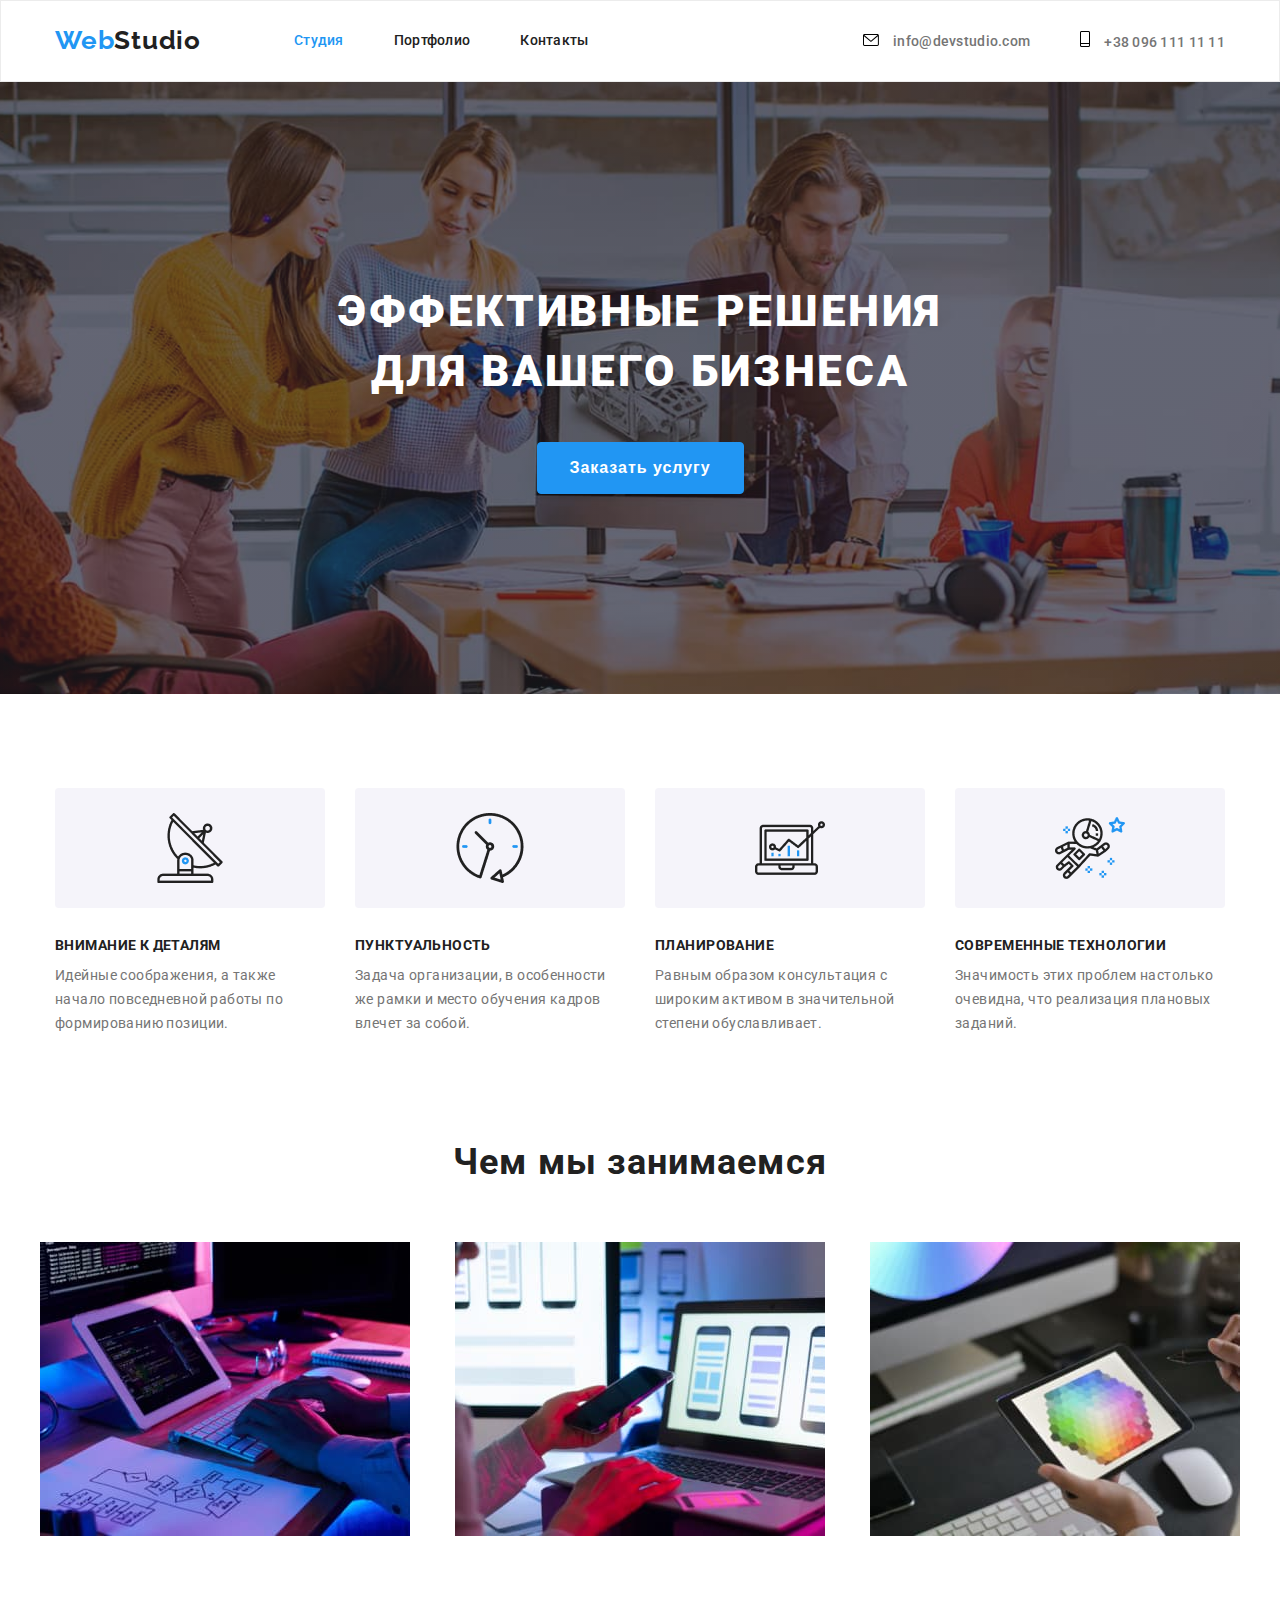
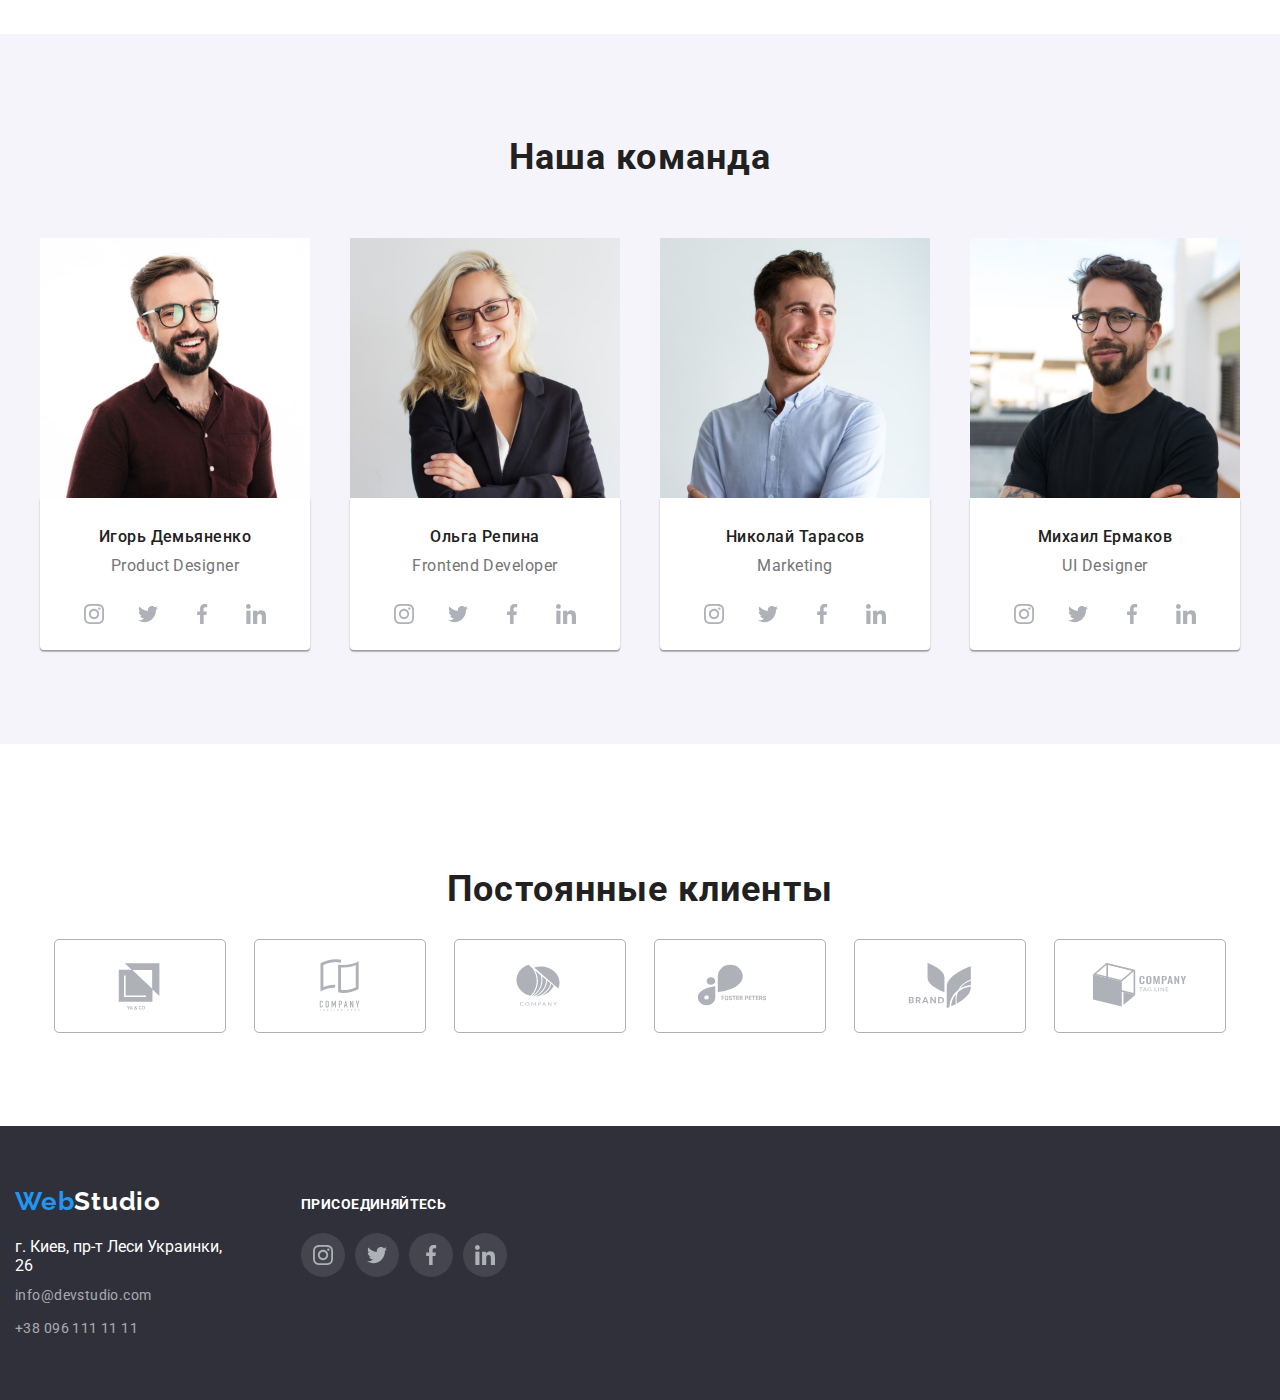
==== index.html @ e1b33fc7 "hw-04" ====
<!DOCTYPE html>
<html lang="ru">
<head>
    <meta charset="UTF-8">
    <meta http-equiv="X-UA-Compatible" content="IE=edge">
    <meta name="viewport" content="width=device-width, initial-scale=1.0">
    <link rel="preconnect" href="https://fonts.googleapis.com">
    <link rel="preconnect" href="https://fonts.gstatic.com" crossorigin>
    <link href="https://fonts.googleapis.com/css2?family=Raleway:wght@700&family=Roboto:wght@400;500;700;900&display=swap"
    rel="stylesheet">
    <title>homework1</title>
    <link rel="stylesheet" href="./css/styles.css">
</head>
<body>
    <header class="page-header">
                <div class="header-container">
                    <div class="header-nav">
                    <nav class="site-nav">
                        <a href="/" lang="en" class="first-header-link  link">Web<span
                                class="secondary-header-link link">Studio</span></a>
                        <ul class="header-list list">
                            <li class="header-item"><a href="" class="current current-link link">Студия</a></li>
                            <li class="header-item"><a href="portfolio.html" class="header-link link">Портфолио</a></li>
                            <li class="header-item"><a href="" class="header-link link">Контакты</a></li>
                        </ul>
                    </nav>
                    <ul class="header-list list">
                        <li class="header-item">
                            <span class="header-logo">
                                <svg class="header-icon">
                                    <use href="./images/icons.svg#icon-email-logo" width="16" hight="12"></use>
                                </svg>
                            </span>
                            <a href="mailto:info@devstudio.com" class="header-info-link link">info@devstudio.com</a>
                        </li>
                        <li class="header-item">
                            <span class="header-second-logo">
                            <svg class="header-second-icon">
                                <use href="./images/icons.svg#icon-phone-logo" width="10" hight="16"></use>
                            </svg>
                            </span>
                            <a href="tell:+380961111111" class="header-info-link link">+38 096 111 11 11</a>
                        </li>
                    </ul>
                    </div>
                </div>
    </header>
    <main class="main">
        <div class="hero-container">
            <section class="hero">
                <h1 class="solutions-text">
                    Эффективные решения для вашего бизнеса
                </h1>
                <button type="button" class="solutions-button">Заказать услугу</button>
            </section>
        </div>
          <section class="qualities">
            <h2 class="hidden">
                Главные качества
            </h2>
            <div class="qualities-container">
                <ul class="qualities-list list">
                    <li class="qualities-item-one qualities-item">
                        <h3 class="qualities-top-text">
                            Внимание к деталям
                        </h3>
                        <p class="qualities-bottom-text">Идейные соображения, а также начало повседневной работы по формированию
                            позиции.</p>
                    </li>
                    <li class="qualities-item-two qualities-item">
                        <h3 class="qualities-top-text">
                            Пунктуальность
                        </h3>
                        <p class="qualities-bottom-text"> Задача организации, в особенности же рамки и место обучения кадров влечет за
                            собой.</p>
                    </li>
                    <li class="qualities-item-three qualities-item">
                        <h3 class="qualities-top-text">
                            Планирование
                        </h3>
                        <p class="qualities-bottom-text">Равным образом консультация с широким активом в значительной степени
                            обуславливает.</p>
                    </li>
                    <li class="qualities-item-four qualities-item">
                        <h3 class="qualities-top-text">
                            Современные технологии
                        </h3>
                        <p class="qualities-bottom-text">Значимость этих проблем настолько очевидна, что реализация плановых заданий.
                        </p>
                    </li>
                </ul>
            </div>
          </section>
          <section class="section">
            <div class="container">
                <h2 class="basic-text">
                    Чем мы занимаемся
                </h2>
                <ul class="basic-list list">
                    <li lang="en" class="basic-item">
                        <img src="./images/img-1.jpg" alt="Back-End разработка" width="370" height="294">
                    </li>
                    <li lang="en" class="basic-item">
                        <img src="./images/img-2.jpg" alt="Front-End разработка" width="370" height="294">
                    </li>
                    <li class="basic-item">
                        <img src="./images/img-3.jpg" alt="разработка дизайна" width="370" height="294">
                    </li>
                </ul>
            </div>
          </section>
          <section class="qualities qualities-team team">
            <div class="container">
                <h2 class="team-text">Наша команда</h2>
                <ul class="team-list list">
                    <li class="team-item">
                        <img src="./images/Ihor.jpg" alt="Ihor" width="270" height="260" class="team-img">
                        <div class="team-container">
                            <h3 class="team-top-text">Игорь Демьяненко</h3>
                            <p lang="en" class="team-bottom-text">Product Designer</p>
                            <ul class="master-soc-list list">
                                <li class="master-soc-item">
                                    <a href="" class="master-soc-link link">
                                        <svg class="master-soc-icon">
                                            <use href="./images/icons.svg#icon-instagram-logo" width="20" hight="20"></use>
                                        </svg>
                                    </a>
                                </li>
                                <li class="master-soc-item">
                                    <a href="" class="master-soc-link link">
                                        <svg class="master-soc-icon">
                                            <use href="./images/icons.svg#icon-twitter-logo" width="20" hight="20"></use>
                                        </svg>
                                    </a>
                                </li>
                                <li class="master-soc-item">
                                    <a href="" class="master-soc-link link">
                                        <svg class="master-soc-icon">
                                            <use href="./images/icons.svg#icon-facebook-logo" width="20" hight="20"></use>
                                        </svg>
                                    </a>
                                </li>
                                <li class="master-soc-item">
                                    <a href="" class="master-soc-link link">
                                        <svg class="master-soc-icon">
                                            <use href="./images/icons.svg#icon-linkedin-logo" width="20" hight="20"></use>
                                        </svg>
                                    </a>
                                </li>
                            </ul>
                        </div>
                    </li>
                    <li class="team-item">
                        <img src="./images/Olha.jpg" alt="Olha" width="270" height="260" class="team-img">
                        <div class="team-container">
                            <h3 class="team-top-text">
                                Ольга Репина
                            </h3>
                            <p lang="en" class="team-bottom-text">Frontend Developer</p>
                            <ul class="master-soc-list list">
                                <li class="master-soc-item">
                                    <a href="" class="master-soc-link link">
                                        <svg class="master-soc-icon">
                                            <use href="./images/icons.svg#icon-instagram-logo" width="20" hight="20"></use>
                                        </svg>
                                    </a>
                                </li>
                                <li class="master-soc-item">
                                    <a href="" class="master-soc-link link">
                                        <svg class="master-soc-icon">
                                            <use href="./images/icons.svg#icon-twitter-logo" width="20" hight="20"></use>
                                        </svg>
                                    </a>
                                </li>
                                <li class="master-soc-item">
                                    <a href="" class="master-soc-link link">
                                        <svg class="master-soc-icon">
                                            <use href="./images/icons.svg#icon-facebook-logo" width="20" hight="20"></use>
                                        </svg>
                                    </a>
                                </li>
                                <li class="master-soc-item">
                                    <a href="" class="master-soc-link link">
                                        <svg class="master-soc-icon">
                                            <use href="./images/icons.svg#icon-linkedin-logo" width="20" hight="20"></use>
                                        </svg>
                                    </a>
                                </li>
                            </ul>
                        </div>
                    </li>
                    <li class="team-item">
                        <img src="./images/Nicolai.jpg" alt="Nicolai" width="270" height="260" class="team-img">
                        <div class="team-container">
                            <h3 class="team-top-text">
                                Николай Тарасов
                            </h3>
                            <p lang="en" class="team-bottom-text">Marketing</p>
                            <ul class="master-soc-list list">
                                <li class="master-soc-item">
                                    <a href="" class="master-soc-link link">
                                        <svg class="master-soc-icon">
                                            <use href="./images/icons.svg#icon-instagram-logo" width="20" hight="20"></use>
                                        </svg>
                                    </a>
                                </li>
                                <li class="master-soc-item">
                                    <a href="" class="master-soc-link link">
                                        <svg class="master-soc-icon">
                                            <use href="./images/icons.svg#icon-twitter-logo" width="20" hight="20"></use>
                                        </svg>
                                    </a>
                                </li>
                                <li class="master-soc-item">
                                    <a href="" class="master-soc-link link">
                                        <svg class="master-soc-icon">
                                            <use href="./images/icons.svg#icon-facebook-logo" width="20" hight="20"></use>
                                        </svg>
                                    </a>
                                </li>
                                <li class="master-soc-item">
                                    <a href="" class="master-soc-link link">
                                        <svg class="master-soc-icon">
                                            <use href="./images/icons.svg#icon-linkedin-logo" width="20" hight="20"></use>
                                        </svg>
                                    </a>
                                </li>
                            </ul>
                        </div>
                    </li>
                    <li class="team-item">
                        <img src="./images/Mikhail.jpg" alt="Mikhail" width="270" height="260" class="team-img">
                        <div class="team-container">
                            <h3 class="team-top-text">
                                Михаил Ермаков
                            </h3>
                            <p lang="en" class="team-bottom-text">UI Designer</p>
                            <ul class="master-soc-list list">
                                <li class="master-soc-item">
                                    <a href="" class="master-soc-link link">
                                        <svg class="master-soc-icon">
                                            <use href="./images/icons.svg#icon-instagram-logo" width="20" hight="20"></use>
                                        </svg>
                                    </a>
                                </li>
                                <li class="master-soc-item">
                                    <a href="" class="master-soc-link link">
                                        <svg class="master-soc-icon">
                                            <use href="./images/icons.svg#icon-twitter-logo" width="20" hight="20"></use>
                                        </svg>
                                    </a>
                                </li>
                                <li class="master-soc-item">
                                    <a href="" class="master-soc-link link">
                                        <svg class="master-soc-icon">
                                            <use href="./images/icons.svg#icon-facebook-logo" width="20" hight="20"></use>
                                        </svg>
                                    </a>
                                </li>
                                <li class="master-soc-item">
                                    <a href="" class="master-soc-link link">
                                        <svg class="master-soc-icon">
                                            <use href="./images/icons.svg#icon-linkedin-logo" width="20" hight="20"></use>
                                        </svg>
                                    </a>
                                </li>
                            </ul>
                        </div>
                    </li>
                </ul>
            </div>
          </section>
          <section class="section">
            <div class="container">
              <div class="customers-container">
                  <h2 class="customers-text">Постоянные клиенты</h2>
                  <ul class="customers-list list">
                      <li class="customers-item">
                          <a href="">
                              <svg class="company-icon">
                                  <use href="./images/icons.svg#icon-Logo-one"></use>
                              </svg>
                          </a>
                      </li>
                      <li class="customers-item">
                          <a href="">
                              <svg class="company-icon">
                                  <use href="./images/icons.svg#icon-Logo-two"></use>
                              </svg>
                          </a>
                      </li>
                      <li class="customers-item">
                          <a href="">
                              <svg class="company-icon">
                                  <use href="./images/icons.svg#icon-Logo-three"></use>
                              </svg>
                          </a>
                      </li>
                      <li class="customers-item">
                          <a href="">
                              <svg class="company-icon">
                                  <use href="./images/icons.svg#icon-Logo-four"></use>
                              </svg>
                          </a>
                      </li>
                      <li class="customers-item">
                          <a href="">
                              <svg class="company-icon">
                                  <use href="./images/icons.svg#icon-Logo-five"></use>
                              </svg>
                          </a>
                      </li>
                      <li class="customers-item">
                          <a href="">
                              <svg class="company-icon">
                                  <use href="./images/icons.svg#icon-Logo-six"></use>
                              </svg>
                          </a>
                      </li>
                  </ul>

                  <!-- <ul class="customers-list list">
                      <li class="customers-item-one customers-item">
                          <a href="" class="customers-link link"></a>
                      </li>
                      <li class="customers-item-two customers-item">
                          <a href=""></a>
                      </li>
                      <li class="customers-item-three customers-item">
                          <a href=""></a>
                      </li>
                      <li class="customers-item-four customers-item">
                          <a href=""></a>
                        </li>
                      <li class="customers-item-five customers-item">
                          <a href=""></a>
                      </li>
                      <li class="customers-item-six customers-item">
                          <a href=""></a>
                      </li>
                      <li class="customers-item-seven customers-item">
                          <a href=""></a>
                      </li>
                      <li class="customers-item-eight customers-item">
                          <a href=""></a>
                      </li>
                  </ul> -->
              </div>
            </div>
          </section>
    </main>
    </div>
    <footer class="footer">
        <div class="footer-group">
                <div class="footer-container">
                    <a href="/" lang="en" class="first-footer-link link">Web<span class="secondary-footer-link link">Studio</span></a>
                    <ul class="footer-list list">
                        <li class="footer-item">
                            <a href="https://goo.gl/maps/KMvbWjtFumq3UxaW6" class="fooret-link link">г. Киев, пр-т Леси Украинки, 26</a>
                        </li>
                        <li class="footer-item">
                            <a href="mailto:info@devstudio.com" class="footer-link link">info@devstudio.com</a>
                        </li>
                        <li class="footer-item">
                            <a href="tell:+380961111111" class="footer-link link">+38 096 111 11 11</a>
                        </li>
                    </ul>
                </div>
                <section class="footer-section">
                    <h2 class="footer-text">присоединяйтесь</h2>
                    <ul class="footer-soc-list list">
                        <li class="footer-soc-item">
                            <a href="" class="footer-soc-link link">
                                <svg class="footer-soc-icon">
                                    <use href="./images/icons.svg#icon-instagram-logo" width="20" hight="20"></use>
                                </svg>
                            </a>
                        </li>
                        <li class="footer-soc-item">
                            <a href="" class="footer-soc-link link">
                                <svg class="footer-soc-icon">
                                    <use href="./images/icons.svg#icon-twitter-logo" width="20" hight="20"></use>
                                </svg>
                            </a>
                        </li>
                        <li class="footer-soc-item">
                            <a href="" class="footer-soc-link link">
                                <svg class="footer-soc-icon">
                                    <use href="./images/icons.svg#icon-facebook-logo" width="20" hight="20"></use>
                                </svg>
                            </a>
                        </li>
                        <li class="footer-soc-item">
                            <a href="" class="footer-soc-link link">
                                <svg class="footer-soc-icon">
                                    <use href="./images/icons.svg#icon-linkedin-logo" width="20" hight="20"></use>
                                </svg>
                            </a>
                        </li>
                    </ul>
                </section>
        </div>
    </footer>
</body>
</html>
---- css/styles.css ----
*,
*::before,
*::after {
    box-sizing: border-box;
}

:root {
    --primery-text-color: #212121;
    --title-text-color: #757575;
    --accent-text-color: #2196F3;
    --primery-white-color: #FFFFFF;
}

body {
    margin: 0;
    font-family: 'Roboto', sans-serif;
    color: var(--primery-text-color)
}

button {
    cursor: pointer;
}

.hidden {
    position: absolute;
    width: 1px;
    height: 1px;
    margin: -1px;
    border: 0;
    padding: 0;
    white-space: nowrap;
    clip-path: inset(100%);
    clip: rect(0 0 0 0);
    overflow: hidden;
}


.list {
    list-style: none;
    padding: 0;
    margin: 0;
}

.link {
    text-decoration: none;
}

.container {
    width: 1200px;
    margin-left: auto;
    margin-right: auto;
    /*outline: 1px solid tomato;*/
}

.team-container {
    padding-top: 30px;
    padding-bottom: 30px;
    margin-left: auto;
    margin-right: auto;
    background-color: #ffffff;
    box-shadow: 0px 1px 3px rgba(0, 0, 0, 0.12), 0px 1px 1px rgba(0, 0, 0, 0.14), 0px 2px 1px rgba(0, 0, 0, 0.2);
    border-radius: 0px 0px 4px 4px;
}

.example-container {
    /*padding-top: 20px;
    padding-bottom: 20px;
    padding-left: 24px; */
    padding: 20px 24px;
    margin-left: auto;
    margin-right: auto;
    margin-bottom: 30px;
    background: #FFFFFF;
    border: 1px solid #EEEEEE;
    border-top: 0;
}

.last-example-container {
    /*padding-top: 20px;
    padding-bottom: 20px;
    padding-left: 24px; */
    padding: 20px 24px;
    margin-left: auto;
    margin-right: auto;
    margin-bottom: 0;
    background: #FFFFFF;
    border: 1px solid #EEEEEE;
    border-top: 0;
}


.header-container {
    width: 1170px;
    margin-left: auto;
    margin-right: auto;
    /*outline: 1px solid tomato;*/
    padding-left: 0;
    padding-right: 0;
}

.footer-container {
    display: block;
    width: 231px;
    /*outline: 1px solid tomato;*/
    padding-left: 15px;
    padding-right: 0;
    /*padding-top: 60px;
    padding-bottom: 60px; */
    /* margin-left: auto;
    margin-right: auto; */
}

.customers-container {
    background-color: #ffffff;
}

.section {
    padding-top: 94px;
    padding-bottom: 94px;
}

/*----------------------------------HEADER----------------------*/

.header-nav {
    display: flex;
    align-items: center;
    justify-content: space-between;
}
.site-nav {
    display: flex;
    align-items: center;
} 

.block {
    display: flex;
} 

.header-list {
    display: flex;
} 

/*.header-list li {
    outline: 1px solid tomato;
}*/

.header-item {
    margin-right: 50px;   
}

.header-item:hover ,
.header-item:focus {
    fill: #2196F3;
}

.header-logo {
    height: 12px;
}

.header-list .header-item:last-child{
    margin-right: 0;
}

.header-icon {
    width: 16px;
    height: 12px;
    margin-right: 10px;
}

.header-icon:hover ,
.header-icon:focus {
    fill: #2196F3;
}

.header-second-logo {
    height: 12px;
}

.header-second-icon {
    width: 10px;
    height: 16px;
    margin-right: 10px;
}

.page-header {
    background-color: var(--primery-white-color);
    border: 1px solid #ECECEC;
}

.current {
    color: var(--accent-text-color);
    font-weight: 500;
    font-size: 14px;
    line-height: 1.14;
    letter-spacing: 0.02em;
}

.first-header-link {
    font-family: 'Raleway';
    font-style: normal;
    font-weight: 700;
    font-size: 26px;
    line-height: 31px;
    letter-spacing: 0.03em;
    color: var(--accent-text-color);
    padding-top: 24px;
    padding-bottom: 25px;
    display: block;
    margin-right: 93px;
}

.secondary-header-link {
    font-family: 'Raleway';
    font-style: normal;
    font-weight: 700;
    font-size: 26px;
    line-height: 31px;
    letter-spacing: 0.03em;
    color: var(--primery-text-color);
}

.header-link {
    font-weight: 500;
    font-size: 14px;
    line-height: 1.14;
    letter-spacing: 0.02em;
    color: var(--primery-text-color);
    padding-top: 32px;
    padding-bottom: 32px;
    display: block;
}

.current-link {
    padding-top: 32px;
    padding-bottom: 32px;
    display: block;
}

.header-info-link {
    font-weight: 500;
    font-size: 14px;
    line-height: 1.14;
    letter-spacing: 0.02em;
    color: var(--title-text-color);
    padding-top: 32px;
    padding-bottom: 32px;
}

.header-item :hover {
    color: var(--accent-text-color);
}

.header-item :focus {
    color: var(--accent-text-color);
}

/*----------------------------------MAIN----------------------*/

.qualities-container {
    width: 1170px;
    display: block;            /*--------------------------------*/
    height: 251px;
    margin-left: auto;
    margin-right: auto;
    /*outline: 1px solid tomato;*/
}

.hero {
    text-align: center;
    padding-top: 200px;
    padding-bottom: 200px;
    /*max-width: 1600px;
    /*margin-left: auto;
    margin-right: auto; 
    /*outline: 1px solid tomato;*/
    /*background-color: #2F303A;*/
}

.hero-container {
    max-width: 1600px;
    margin-left: auto;
    margin-right: auto;
    background-color: #2F303A;
    background-image:linear-gradient( rgba(47, 48, 58, 0.4), rgba(47, 48, 58, 0.4)), url('../images/bg-img.jpg') ;
    background-repeat: no-repeat;
    background-size: cover;
    background-position: center;
}

.solutions-text {
    width: 696px;
    margin: 0;
    font-weight: 900;
    font-size: 44px;
    line-height: 1.36;
    text-align: center;
    letter-spacing: 0.06em;
    text-transform: uppercase;
    color: var(--primery-white-color);
    margin-bottom: 40px;
    margin-left: auto;
    margin-right: auto;

}

.solutions-button {
    background-color: var(--accent-text-color);
    color: var(--primery-white-color);
    border: 1px solid var(--accent-text-color);
    box-shadow: 0px 4px 4px rgba(0, 0, 0, 0.15);
    border-radius: 4px;
}

.solutions-button:hover {
    background-color: #188CE8;
    box-shadow: 0px 4px 4px rgba(0, 0, 0, 0.15);
    border-radius: 4px;
}

.solutions-button {
    font-weight: 700;
    font-size: 16px;
    line-height: 1.88;
    display: flex;
    align-items: center;
    text-align: center;
    letter-spacing: 0.06em;
    color: var(--primery-white-color);
    margin-left: auto;
    margin-right: auto;
    padding: 10px 32px;
}

.qualities-list {
    display: flex;
}

.qualities {
    padding-top: 94px;
    padding-bottom: 0;
}

.section {
    padding-top: 94px;
    padding-bottom: 94px;
}

.qualities-team {
    padding-bottom: 94px;
}

.qualities-item {
    width: 270px;
    height: 101px;
    margin-right: 30px;
} 

.qualities-item-one::before {
    content: '';
    display: block;
    height: 120px;
    margin-bottom: 30px;
    /*outline: 1px solid tomato;*/
    background-image: url(../images/antenna.png);
    background-size: 70px;
    background-repeat: no-repeat;
    background-position: center;
    background-color:#F5F4FA;
    border-radius: 4px;
}

.qualities-item-two::before {
    content: '';
    display: block;
    height: 120px;
    margin-bottom: 30px;
    /*outline: 1px solid tomato;*/
    background-image: url(../images/clock.png);
    background-size: 70px;
    background-repeat: no-repeat;
    background-position: center;
    background-color: #F5F4FA;
    border-radius: 4px;
}

.qualities-item-three::before {
    content: '';
    display: block;
    height: 120px;
    margin-bottom: 30px;
    /*outline: 1px solid tomato;*/
    background-image: url(../images/diagram.png);
    background-size: 70px;
    background-repeat: no-repeat;
    background-position: center;
    background-color: #F5F4FA;
    border-radius: 4px;
}

.qualities-item-four::before {
    content: '';
    display: block;
    height: 120px;
    margin-bottom: 30px;
    /*outline: 1px solid tomato;*/
    background-image: url(../images/astronaut.png);
    background-size: 70px;
    background-repeat: no-repeat;
    background-position: center;
    background-color: #F5F4FA;
    border-radius: 4px;
}

.qualities-item:last-child {
    margin: 0;
}

.qualities-top-text {
    margin-top: 0;
    margin-bottom: 10px;
    font-weight: 700;
    font-size: 14px;
    line-height: 1.14;
    letter-spacing: 0.03em;
    text-transform: uppercase;
    color: var(--primery-text-color);
}

.qualities-bottom-text {
    font-weight: 400;
    font-size: 14px;
    line-height: 1.71;
    letter-spacing: 0.03em;
    color: var(--title-text-color);
    margin-top: 0;
    margin-bottom: 0;
    padding-bottom: 0;
}

.basic-list {
    display: flex;
    justify-content: space-between;
}

.basic-text {
    margin-top: 0;
    margin-bottom: 50px;
    font-weight: 700;
    font-size: 36px;
    line-height: 1.66;
    text-align: center;
    letter-spacing: 0.03em;
    color: var(--primery-text-color);
}

.team {
    background: #F5F4FA;
}

.team-item {
    display: block;
}

.team-text {
    margin-top: 0;
    margin-bottom: 50px;
    font-weight: 700;
    font-size: 36px;
    line-height: 1.66;
    text-align: center;
    letter-spacing: 0.03em;
    color: var(--primery-text-color);
}

.team-top-text {
    margin-top: 0;
    margin-bottom: 10px;
    font-weight: 500;
    font-size: 16px;
    line-height: 1.18;
    text-align: center;
    letter-spacing: 0.03em;
    color: var(--primery-text-color);
}

.team-bottom-text {
    margin-top: 0;
    margin-bottom: 0;
    font-weight: 400;
    font-size: 16px;
    line-height: 1.18;
    text-align: center;
    letter-spacing: 0.03em;
    color: var(--title-text-color);
}

.team-list {
    display: flex;
    justify-content: space-between;
}

.team-img {
    display: block;
}

.master-soc-item {
    width: 44px;
    height: 44px;
    margin-right: 10px;
}

.master-soc-item:last-child {
    margin-right: 0;
}

.master-soc-link {
    width: 100%;
    height: 100%;
    background-color: var(--primery-white-color);
    border-radius: 50%;
    display: flex;
    align-items: center;
    justify-content: center;
    margin-top: 16px;
}

.master-soc-link:hover , 
.master-soc-link:focus {
    background-color: #2196F3;
}

.master-soc-list {
    display: flex;
    justify-content: center;
}

.master-soc-icon {
    width: 20px;
    height: 20px;
    fill: #AFB1B8;
}

.master-soc-link:hover .master-soc-icon,
.master-soc-link:focus .master-soc-icon {
    fill: var(--primery-white-color);
}

.customers-text {
    font-weight: 700;
    font-size: 36px;
    line-height: 42px;
    text-align: center;
    letter-spacing: 0.03em;
    color: var(--primery-text-color);
}

.customers-list {
    display: flex;
    justify-content: center;
}

/* .customers-item-one {
    display: block;
    width: 170px;
    height: 92px;
    background-image: url(../images/yagoo.svg);
    background-size: 41p 46px;
    background-repeat: no-repeat;
    background-position: center;
    border: 1px solid #AFB1B8;
    border-radius: 4px;
}

.customers-item-two {
    display: block;
    width: 170px;
    height: 92px;
    background-image: url(../images/company-one.svg);
    background-size: 41p 46px;
    background-repeat: no-repeat;
    background-position: center;
    border: 1px solid #AFB1B8;
    border-radius: 4px;
}

.customers-item-three {
    display: block;
    width: 170px;
    height: 92px;
    background-image: url(../images/company-two.svg);
    background-size: 41p 46px;
    background-repeat: no-repeat;
    background-position: center;
    border: 1px solid #AFB1B8;
    border-radius: 4px;
}

.customers-item-four {
    display: block;
    width: 170px;
    height: 92px;
    background-image: url(../images/company-sprite.svg);
    background-size: 41p 46px;
    background-repeat: no-repeat;
    background-position: center;
    border: 1px solid #AFB1B8;
    border-radius: 4px;
    
}

.customers-item-five {
    display: block;
    width: 170px;
    height: 92px;
    background-image: url(../images/company-three.svg);
    background-size: 41p 46px;
    background-repeat: no-repeat;
    background-position: center;
    border: 1px solid #AFB1B8;
    border-radius: 4px;
}

.customers-item-six {
    display: block;
    width: 170px;
    height: 92px;
    background-image: url(../images/company-four.svg);
    background-size: 41p 46px;
    background-repeat: no-repeat;
    background-position: center;
    border: 1px solid #AFB1B8;
    border-radius: 4px;
} */

.company-icon {
    width: 170px;
    height: 92px;
    fill: #AFB1B8;
    padding: 16px 32px;
}

.customers-item {
    height: 92px;
    outline: 1px solid #AFB1B8;
    border-radius: 4px;
}

.customers-item {
    margin-right: 30px;
}

.customers-item:last-child {
    margin-right: 0;
}

.customers-item:hover , 
.customers-item:focus {
    outline: 1px solid #2196F3;
}

.company-icon:hover ,
.company-icon:focus {
    fill: #2196F3;
}

/*---------------------------------PORTFOLIO-----------------------------*/


.section-btn-list {
    text-align: center;
    display: flex;
    justify-content: center;
}


.section-btn-item :hover {
    color: var(--primery-white-color);
    background-color: var(--accent-text-color);
    border: 1px solid var(--accent-text-color);
}

.section-btn-item :focus {
    color: var(--primery-white-color);
    background-color: var(--accent-text-color);
    border: 1px solid var(--accent-text-color);
}

.section-btn-item {
    margin-right: 8px;

}

.section-btn-item:last-child {
    margin-right: 0;
}

.button {
    font-family: 'Roboto' , sans-serif;
    font-style: normal;
    font-weight: 500;
    font-size: 16px;
    line-height: 1.62;
    text-align: center;
    letter-spacing: 0.03em;
    color: var(--primery-text-color);
    background: #F5F4FA;
    border: 1px solid #F5F4FA;
    margin-top: 0;
    margin-bottom: 50px;
    padding: 6px 22px;
    border-radius: 4px;
}

.current-button {
    font-family: 'Roboto', sans-serif;
    font-style: normal;
    font-weight: 500;
    font-size: 16px;
    line-height: 1.62;
    text-align: center;
    letter-spacing: 0.03em;
    color: var(--primery-white-color);
    background-color: var(--accent-text-color);
    border: 1px solid var(--accent-text-color);
    margin-top: 0;
    margin-bottom: 50px;
    padding: 6px 22px;
    border-radius: 4px;
}

.example-title {
    font-weight: 700;
    font-size: 18px;
    line-height: 2.00;
    letter-spacing: 0.06em;
    color: var(--primery-text-color);
    margin-top: 20px;
    margin-bottom: 4px;
}

.example-text {
    margin: 0;
    font-weight: 400;
    font-size: 16px;
    line-height: 1.88;
    letter-spacing: 0.03em;
    color: var(--title-text-color)
}

.example-list {
    display: flex;
    flex-wrap: wrap;
    justify-content: center ;
}

.example-item:nth-child(2n) {
    margin-left: 0;
}

.example-item:nth-child(3n+0) {
    margin-right: 0;
}

.example-item {
    margin-right: 30px;
}

.example-item:last-child{
    margin-right: 0;
}

.example-img {
    display: block;
}

.section {
    margin-left: auto;
    margin-right: auto;
}

/*----------------------------------FOOTER----------------------*/

.footer-item {
    margin-top: 9px;
}

.footer-item :hover {
    color: var(--accent-text-color);
}

.footer-item :focus {
    color: var(--accent-text-color);
}

.footer {
    background-color: #2F303A;
    padding-top: 60px;
    padding-bottom: 60px;
}

.first-footer-link {
    font-family: 'Raleway';
    font-style: normal;
    font-weight: 700;
    font-size: 26px;
    line-height: 31px;
    letter-spacing: 0.03em;
    color: var(--accent-text-color);
}

.footer-list {
    margin-top: 20px;
}


.secondary-footer-link {
    font-family: 'Raleway';
    font-style: normal;
    font-weight: 700;
    font-size: 26px;
    line-height: 31px;
    letter-spacing: 0.03em;
    color: var(--primery-white-color);
}

.footer-link {
    font-weight: 400;
    font-size: 14px;
    line-height: 1.7;
    letter-spacing: 0.03em;
    color: rgba(255, 255, 255, 0.6);
}

[href="https://goo.gl/maps/KMvbWjtFumq3UxaW6"] {
    color: var(--primery-white-color);
}

.footer-soc-item {
    width: 44px;
    height: 44px;
    margin-right: 10px;
}

.footer-soc-item:last-child {
    margin-right: 0;
}

.footer-soc-link {
    width: 100%;
    height: 100%;
    background-color: rgba(255, 255, 255, 0.1);
    border-radius: 50%;
    display: flex;
    align-items: center;
    justify-content: center;
}

.footer-soc-link:hover,
.footer-soc-link:focus {
    background: var(--accent-text-color);
}

.footer-soc-list {
    display: flex;
    justify-content: center;
}

.footer-soc-icon {
    width: 20px;
    height: 20px;
    fill: #AFB1B8;
}

.footer-text {
    font-weight: 700;
    font-size: 14px;
    line-height: 1.14;
    letter-spacing: 0.03em;
    text-transform: uppercase;
    color: #FFFFFF;
    margin-bottom: 20px;
}

.footer-section {
    display: flex;
    flex-wrap: wrap;
    width: 206px;
    height: 80px;
    margin-left: 70px;
}

.footer-group {
    display: flex;
}

.footer-soc-link:hover .footer-soc-icon,
.footer-soc-link:focus .footer-soc-icon {
    fill: var(--primery-white-color);
}
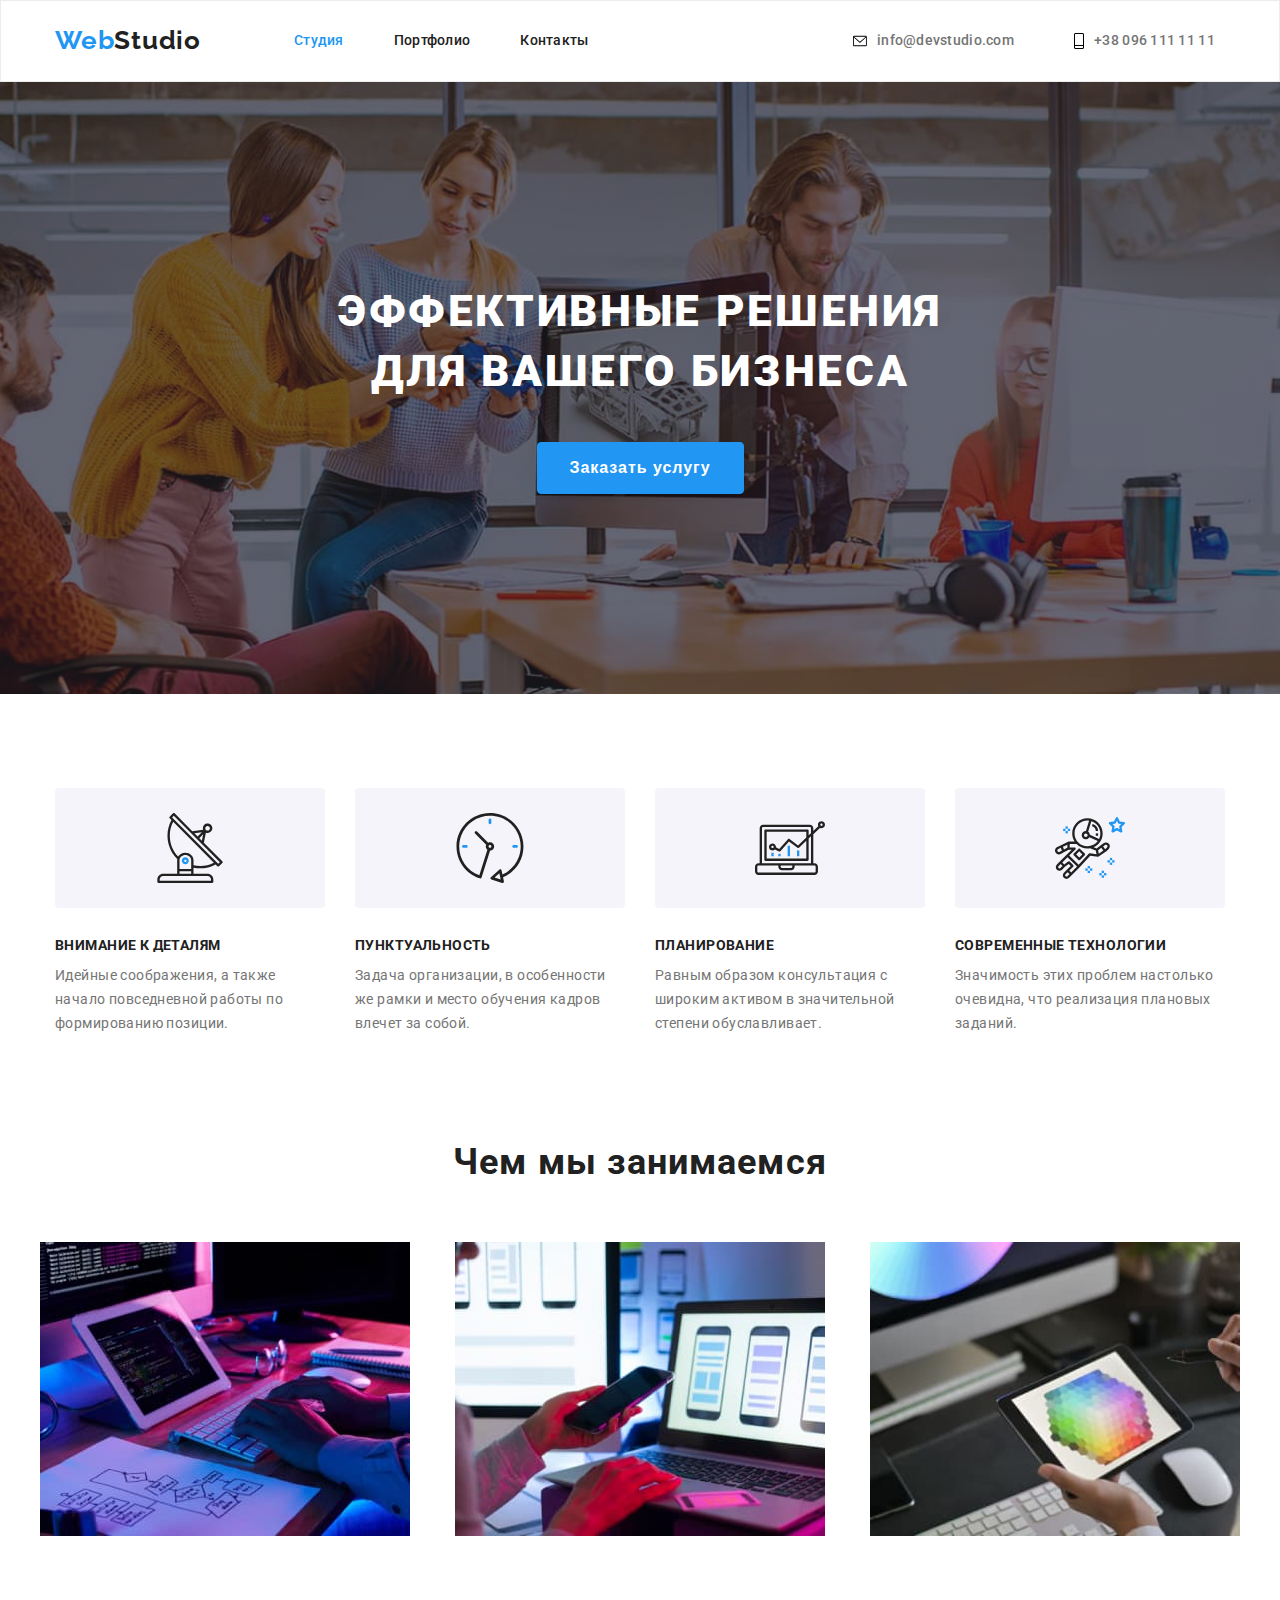
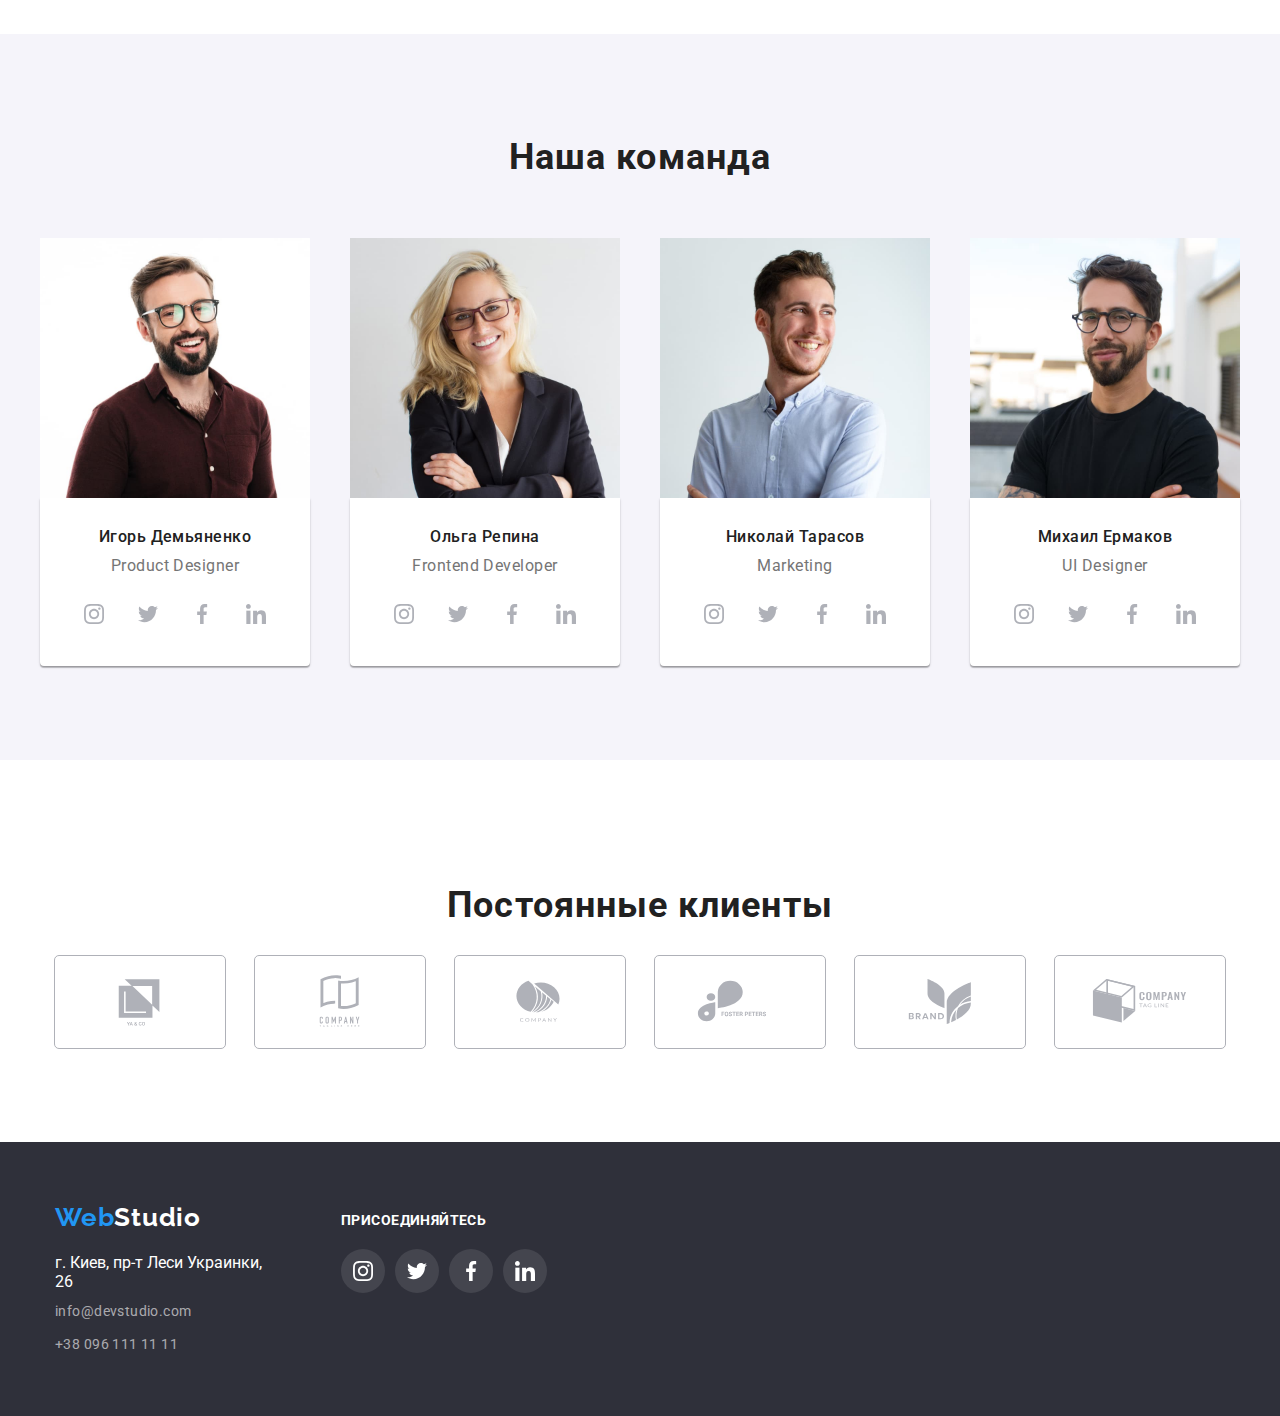
==== commit 2357e40b: "try" ====
--- a/index.html
+++ b/index.html
@@ -26,24 +26,22 @@
                     </nav>
                     <ul class="header-list list">
                         <li class="header-item">
-                            <span class="header-logo">
-                                <svg class="header-icon">
-                                    <use href="./images/icons.svg#icon-email-logo" width="16" hight="12"></use>
-                                </svg>
-                            </span>
+                            <div class="header-icon">
+                                <svg class="email-icon">
+                                    <use href="./images/icons.svg#icon-email-logo"></use>
+                                </svg>
                             <a href="mailto:info@devstudio.com" class="header-info-link link">info@devstudio.com</a>
+                            </div>
                         </li>
                         <li class="header-item">
-                            <span class="header-second-logo">
-                            <svg class="header-second-icon">
-                                <use href="./images/icons.svg#icon-phone-logo" width="10" hight="16"></use>
-                            </svg>
-                            </span>
+                            <div class="header-icon">
+                                <svg class="phone-icon">
+                                   <use href="./images/icons.svg#icon-phone-logo" width="10" hight="16"></use>
+                                </svg>
                             <a href="tell:+380961111111" class="header-info-link link">+38 096 111 11 11</a>
-                        </li>
-                    </ul>
-                    </div>
-                </div>
+                            </div>
+                        </li>
+                    </ul> 
     </header>
     <main class="main">
         <div class="hero-container">
@@ -60,28 +58,48 @@
             </h2>
             <div class="qualities-container">
                 <ul class="qualities-list list">
-                    <li class="qualities-item-one qualities-item">
+                     <li class=" qualities-item"> <!--qualities-item-one--> 
+                        <div class="container-icon">
+                        <svg class="qualities-icon" >
+                            <use  href="./images/icons-two.svg#icon-antenna"></use>
+                        </svg>
+                        </div>
                         <h3 class="qualities-top-text">
                             Внимание к деталям
                         </h3>
                         <p class="qualities-bottom-text">Идейные соображения, а также начало повседневной работы по формированию
                             позиции.</p>
                     </li>
-                    <li class="qualities-item-two qualities-item">
+                    <li class="qualities-item">
+                        <div class="container-icon">
+                            <svg class="qualities-icon">
+                                <use href="./images/icons-two.svg#icon-clock"></use>
+                            </svg>
+                        </div>
                         <h3 class="qualities-top-text">
                             Пунктуальность
                         </h3>
                         <p class="qualities-bottom-text"> Задача организации, в особенности же рамки и место обучения кадров влечет за
                             собой.</p>
                     </li>
-                    <li class="qualities-item-three qualities-item">
+                    <li class="qualities-item">
+                        <div class="container-icon">
+                            <svg class="qualities-icon">
+                                <use href="./images/icons-two.svg#icon-diagram"></use>
+                            </svg>
+                        </div>
                         <h3 class="qualities-top-text">
                             Планирование
                         </h3>
                         <p class="qualities-bottom-text">Равным образом консультация с широким активом в значительной степени
                             обуславливает.</p>
                     </li>
-                    <li class="qualities-item-four qualities-item">
+                    <li class="qualities-item">
+                        <div class="container-icon">
+                            <svg class="qualities-icon">
+                                <use href="./images/icons-two.svg#icon-astronaut"></use>
+                            </svg>
+                        </div>
                         <h3 class="qualities-top-text">
                             Современные технологии
                         </h3>
@@ -351,7 +369,8 @@
     </main>
     </div>
     <footer class="footer">
-        <div class="footer-group">
+        <div class="container">
+            <div class="footer-group">
                 <div class="footer-container">
                     <a href="/" lang="en" class="first-footer-link link">Web<span class="secondary-footer-link link">Studio</span></a>
                     <ul class="footer-list list">
@@ -399,6 +418,7 @@
                         </li>
                     </ul>
                 </section>
+            </div> 
         </div>
     </footer>
 </body>
--- a/css/styles.css
+++ b/css/styles.css
@@ -70,7 +70,7 @@
     padding: 20px 24px;
     margin-left: auto;
     margin-right: auto;
-    margin-bottom: 30px;
+    /* margin-bottom: 30px; */
     background: #FFFFFF;
     border: 1px solid #EEEEEE;
     border-top: 0;
@@ -122,6 +122,72 @@
 
 /*----------------------------------HEADER----------------------*/
 
+/* .header-nav {
+    display: flex;
+}
+
+.site-nav .link {
+    display: block;
+    padding-top: 32px;
+    padding-bottom: 32px;
+
+    color: var(--title-text-color);
+}
+
+.site-nav {
+    display: flex;
+    margin-left: 93px;
+}
+
+.site-nav .item+.item {
+    margin-left: 50px;
+}
+
+/* auth-nav 
+
+.link-icon {
+    display: flex;
+    align-items: center;
+}
+
+.auth-icon {
+    display: inline-block;
+    fill: currentColor;
+    margin-right: 10px;
+    justify-content: center;
+}
+
+.auth-nav {
+    padding-top: 32px;
+    padding-bottom: 32px; 
+    display: flex;
+
+    margin-left: auto;
+}
+
+.auth-nav .item+.item {
+    margin-left: 50px;
+}
+
+.auth-nav .link {
+    padding-top: 32px;
+    padding-bottom: 32px;
+
+
+    color: var(--primary-text-color);
+}
+
+.site-nav .link:hover,
+.site-nav .link:focus,
+.auth-nav .link:focus,
+.auth-nav .link:hover {
+    color: var(--accent-color);
+}
+
+.site-nav .current {
+    color: var(--accent-color);
+} */
+
 .header-nav {
     display: flex;
     align-items: center;
@@ -138,6 +204,7 @@
 
 .header-list {
     display: flex;
+    align-items: center;
 } 
 
 /*.header-list li {
@@ -153,23 +220,38 @@
     fill: #2196F3;
 }
 
-.header-logo {
+/* .header-logo {
     height: 12px;
-}
+} */
 
 .header-list .header-item:last-child{
     margin-right: 0;
 }
 
 .header-icon {
+    display: flex;
+    width: 161px;
+    height: 16px;
+    justify-content: center;
+    align-items: center;
+}
+
+.email-icon {
+    margin-right: 10px;
     width: 16px;
     height: 12px;
+}
+
+.phone-icon {
     margin-right: 10px;
-}
-
-.header-icon:hover ,
-.header-icon:focus {
-    fill: #2196F3;
+    width: 10px;
+    height: 16px;
+}
+
+.header-item:hover ,
+.header-item:focus {
+    color: #2196F3;
+    fill: var(--accent-text-color);
 }
 
 .header-second-logo {
@@ -351,72 +433,35 @@
 
 .qualities-item {
     width: 270px;
-    height: 101px;
+    height: 120px;
     margin-right: 30px;
 } 
 
-.qualities-item-one::before {
-    content: '';
-    display: block;
+.qualities-icon {
+    width: 70px;
+    height: 70px;
+}
+
+
+
+.container-icon {
+    width: 270px;
     height: 120px;
-    margin-bottom: 30px;
-    /*outline: 1px solid tomato;*/
-    background-image: url(../images/antenna.png);
-    background-size: 70px;
-    background-repeat: no-repeat;
-    background-position: center;
-    background-color:#F5F4FA;
-    border-radius: 4px;
-}
-
-.qualities-item-two::before {
-    content: '';
-    display: block;
-    height: 120px;
-    margin-bottom: 30px;
-    /*outline: 1px solid tomato;*/
-    background-image: url(../images/clock.png);
-    background-size: 70px;
-    background-repeat: no-repeat;
-    background-position: center;
     background-color: #F5F4FA;
     border-radius: 4px;
-}
-
-.qualities-item-three::before {
-    content: '';
-    display: block;
-    height: 120px;
-    margin-bottom: 30px;
-    /*outline: 1px solid tomato;*/
-    background-image: url(../images/diagram.png);
-    background-size: 70px;
-    background-repeat: no-repeat;
-    background-position: center;
-    background-color: #F5F4FA;
-    border-radius: 4px;
-}
-
-.qualities-item-four::before {
-    content: '';
-    display: block;
-    height: 120px;
-    margin-bottom: 30px;
-    /*outline: 1px solid tomato;*/
-    background-image: url(../images/astronaut.png);
-    background-size: 70px;
-    background-repeat: no-repeat;
-    background-position: center;
-    background-color: #F5F4FA;
-    border-radius: 4px;
-}
+    display: flex;
+    justify-content: center;
+    align-items: center;
+    align-content: center;
+}
+
 
 .qualities-item:last-child {
     margin: 0;
 }
 
 .qualities-top-text {
-    margin-top: 0;
+    margin-top: 30px;
     margin-bottom: 10px;
     font-weight: 700;
     font-size: 14px;
@@ -507,6 +552,7 @@
     width: 44px;
     height: 44px;
     margin-right: 10px;
+    margin-top: 16px;
 }
 
 .master-soc-item:last-child {
@@ -521,7 +567,7 @@
     display: flex;
     align-items: center;
     justify-content: center;
-    margin-top: 16px;
+    /* margin-top: 16px; */
 }
 
 .master-soc-link:hover , 
@@ -633,13 +679,18 @@
 } */
 
 .company-icon {
+    display: flex;
+    justify-items: center;
+    width: 106px;
+    height: 60px;
+    fill: #AFB1B8;
+}
+
+.customers-item {
     width: 170px;
-    height: 92px;
-    fill: #AFB1B8;
-    padding: 16px 32px;
-}
-
-.customers-item {
+    justify-content: center;
+    display: flex;
+    align-items: center;
     height: 92px;
     outline: 1px solid #AFB1B8;
     border-radius: 4px;
@@ -762,11 +813,20 @@
 }
 
 .example-item {
+    margin-bottom: 30px;
     margin-right: 30px;
+}
+
+.example-item:nth-child(1n+7) {
+    margin-bottom: 0;
 }
 
 .example-item:last-child{
     margin-right: 0;
+}
+
+.example-item:hover {
+    box-shadow: 0px 1px 1px rgba(0, 0, 0, 0.12), 0px 4px 4px rgba(0, 0, 0, 0.06), 1px 4px 6px rgba(0, 0, 0, 0.16);
 }
 
 .example-img {
@@ -868,7 +928,7 @@
 .footer-soc-icon {
     width: 20px;
     height: 20px;
-    fill: #AFB1B8;
+    fill: #FFF;
 }
 
 .footer-text {
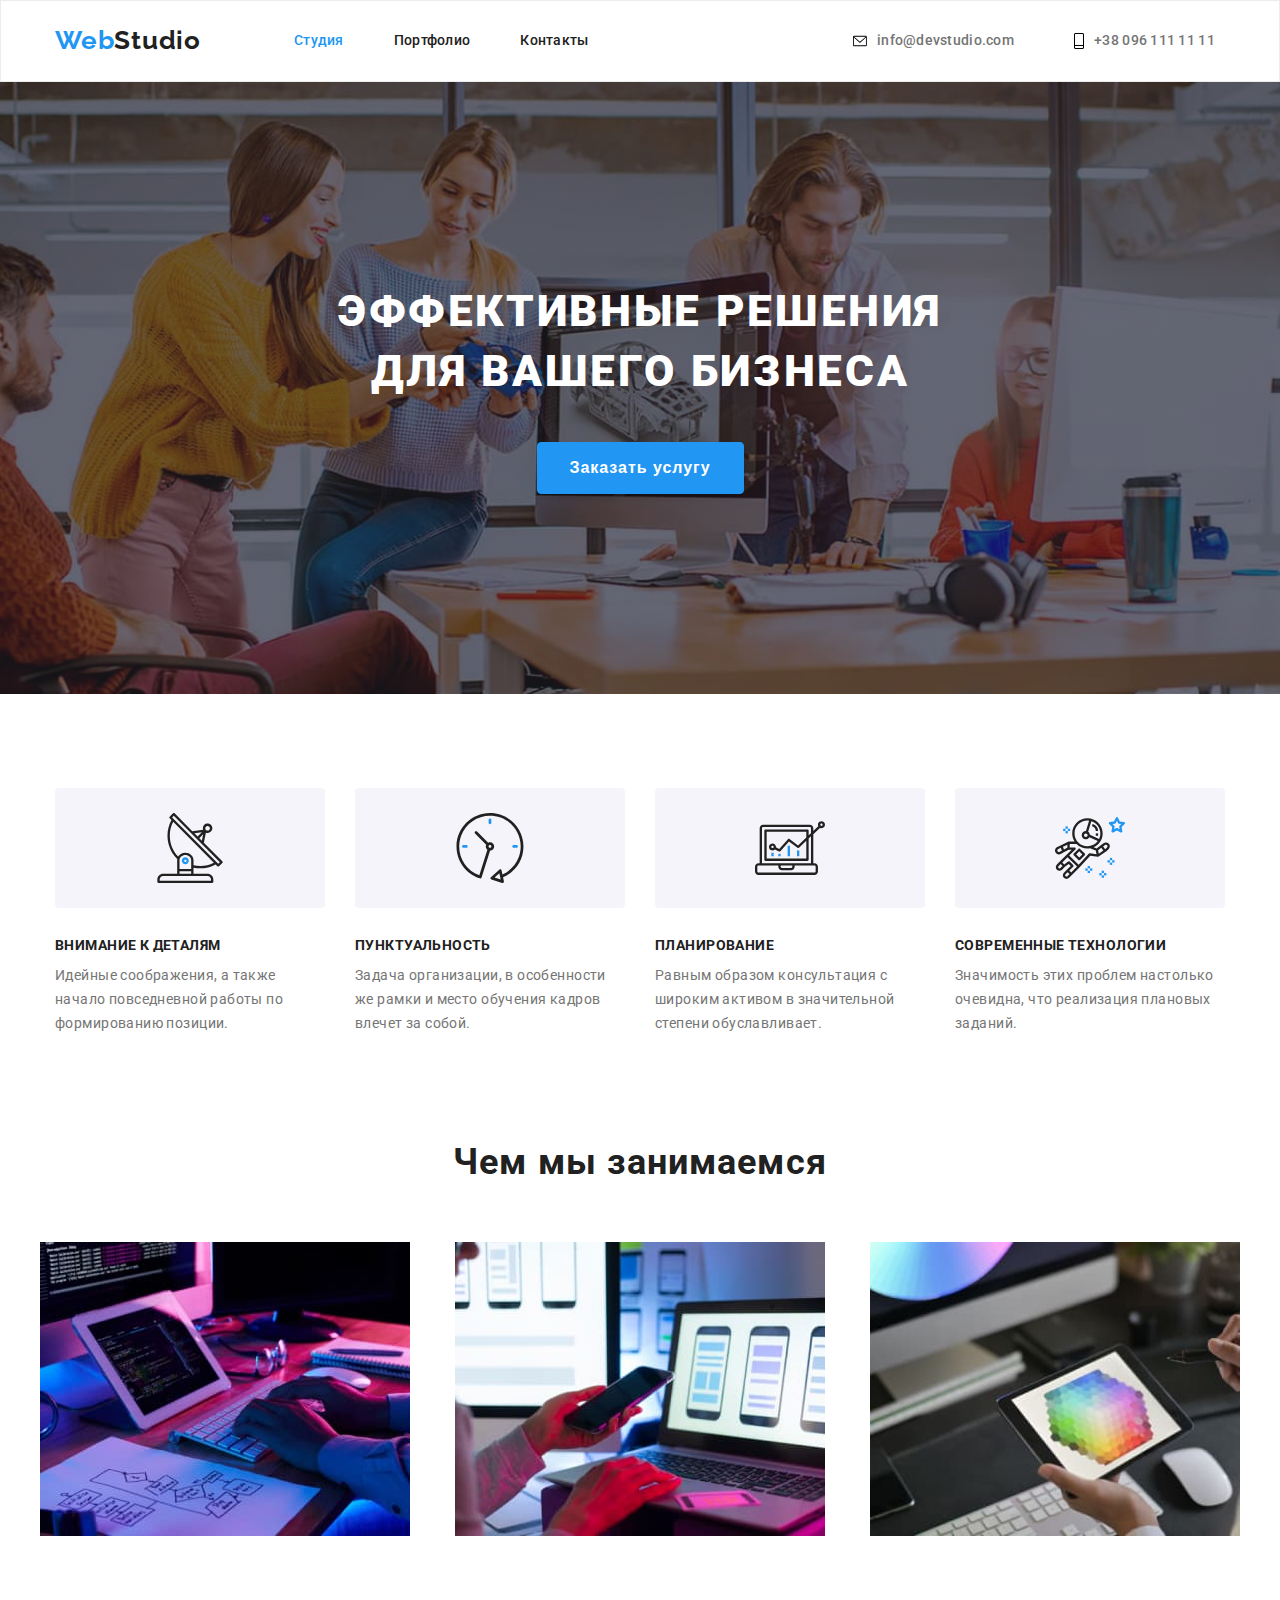
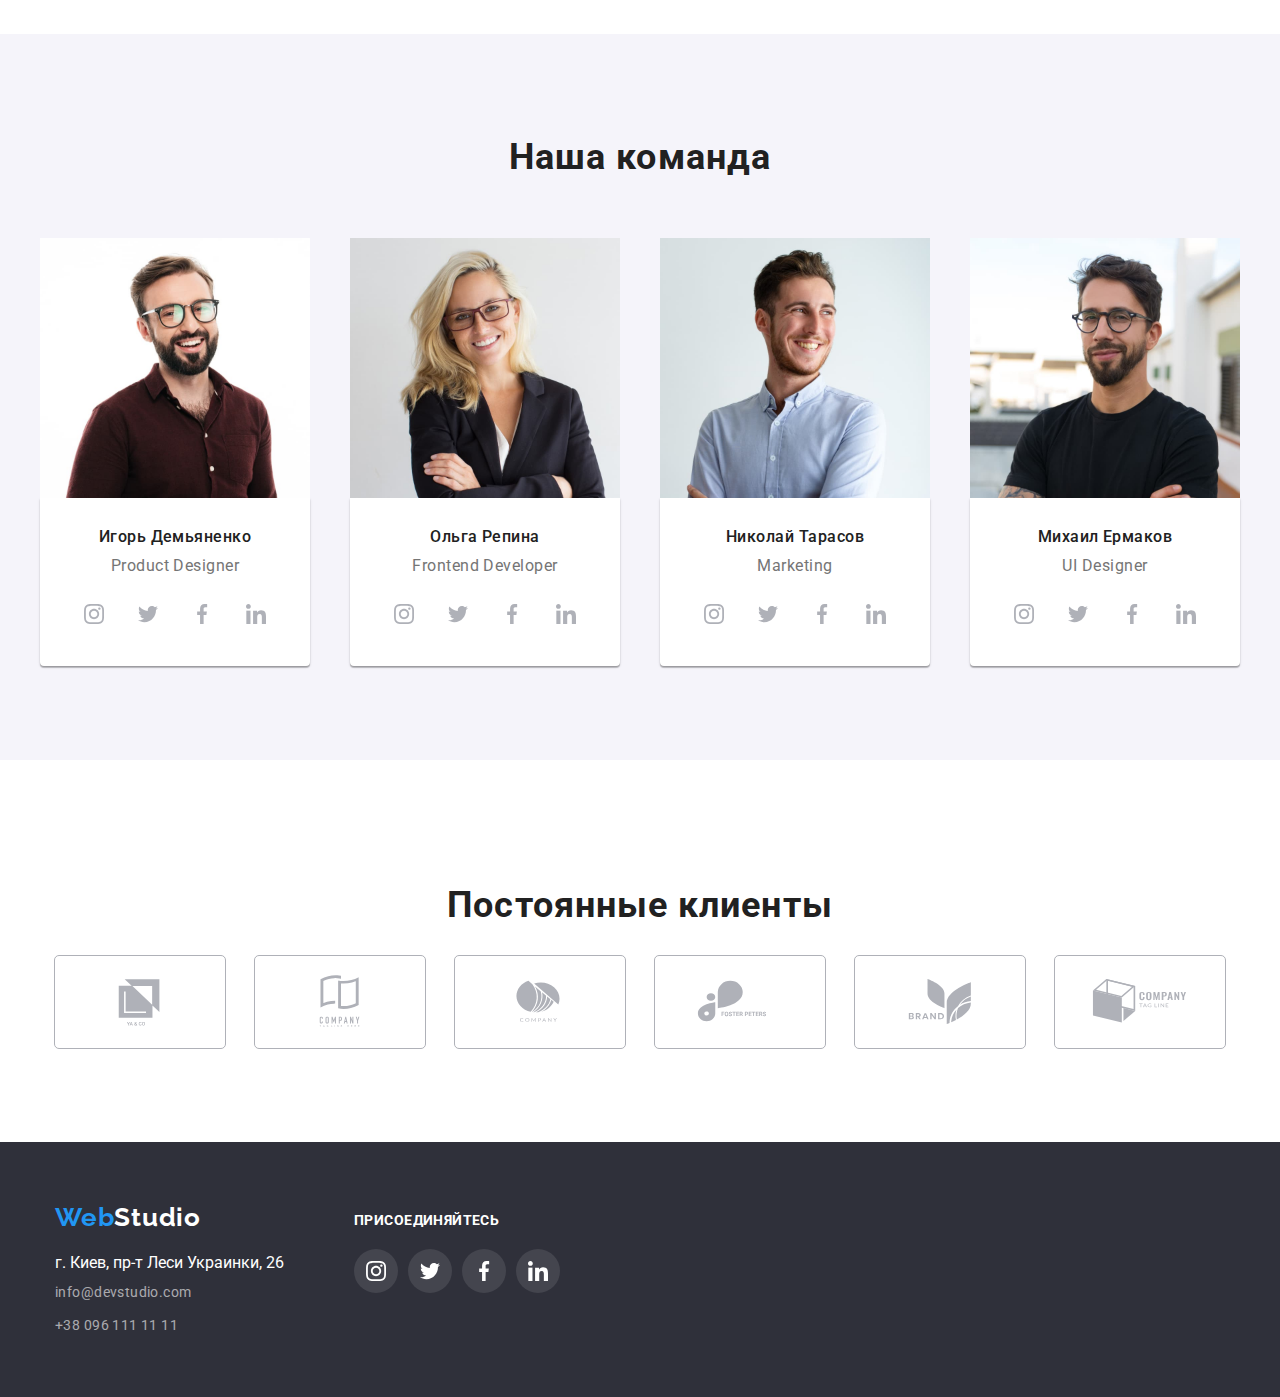
==== commit f73dc43b: "correct" ====
--- a/index.html
+++ b/index.html
@@ -36,12 +36,14 @@
                         <li class="header-item">
                             <div class="header-icon">
                                 <svg class="phone-icon">
-                                   <use href="./images/icons.svg#icon-phone-logo" width="10" hight="16"></use>
+                                   <use href="./images/icons.svg#icon-phone-logo" width="10" ></use>
                                 </svg>
                             <a href="tell:+380961111111" class="header-info-link link">+38 096 111 11 11</a>
                             </div>
                         </li>
                     </ul> 
+                    </div>
+                </div>
     </header>
     <main class="main">
         <div class="hero-container">
@@ -140,28 +142,28 @@
                                 <li class="master-soc-item">
                                     <a href="" class="master-soc-link link">
                                         <svg class="master-soc-icon">
-                                            <use href="./images/icons.svg#icon-instagram-logo" width="20" hight="20"></use>
-                                        </svg>
-                                    </a>
-                                </li>
-                                <li class="master-soc-item">
-                                    <a href="" class="master-soc-link link">
-                                        <svg class="master-soc-icon">
-                                            <use href="./images/icons.svg#icon-twitter-logo" width="20" hight="20"></use>
-                                        </svg>
-                                    </a>
-                                </li>
-                                <li class="master-soc-item">
-                                    <a href="" class="master-soc-link link">
-                                        <svg class="master-soc-icon">
-                                            <use href="./images/icons.svg#icon-facebook-logo" width="20" hight="20"></use>
-                                        </svg>
-                                    </a>
-                                </li>
-                                <li class="master-soc-item">
-                                    <a href="" class="master-soc-link link">
-                                        <svg class="master-soc-icon">
-                                            <use href="./images/icons.svg#icon-linkedin-logo" width="20" hight="20"></use>
+                                            <use href="./images/icons.svg#icon-instagram-logo" width="20" ></use>
+                                        </svg>
+                                    </a>
+                                </li>
+                                <li class="master-soc-item">
+                                    <a href="" class="master-soc-link link">
+                                        <svg class="master-soc-icon">
+                                            <use href="./images/icons.svg#icon-twitter-logo" width="20" ></use>
+                                        </svg>
+                                    </a>
+                                </li>
+                                <li class="master-soc-item">
+                                    <a href="" class="master-soc-link link">
+                                        <svg class="master-soc-icon">
+                                            <use href="./images/icons.svg#icon-facebook-logo" width="20" ></use>
+                                        </svg>
+                                    </a>
+                                </li>
+                                <li class="master-soc-item">
+                                    <a href="" class="master-soc-link link">
+                                        <svg class="master-soc-icon">
+                                            <use href="./images/icons.svg#icon-linkedin-logo" width="20" ></use>
                                         </svg>
                                     </a>
                                 </li>
@@ -179,28 +181,28 @@
                                 <li class="master-soc-item">
                                     <a href="" class="master-soc-link link">
                                         <svg class="master-soc-icon">
-                                            <use href="./images/icons.svg#icon-instagram-logo" width="20" hight="20"></use>
-                                        </svg>
-                                    </a>
-                                </li>
-                                <li class="master-soc-item">
-                                    <a href="" class="master-soc-link link">
-                                        <svg class="master-soc-icon">
-                                            <use href="./images/icons.svg#icon-twitter-logo" width="20" hight="20"></use>
-                                        </svg>
-                                    </a>
-                                </li>
-                                <li class="master-soc-item">
-                                    <a href="" class="master-soc-link link">
-                                        <svg class="master-soc-icon">
-                                            <use href="./images/icons.svg#icon-facebook-logo" width="20" hight="20"></use>
-                                        </svg>
-                                    </a>
-                                </li>
-                                <li class="master-soc-item">
-                                    <a href="" class="master-soc-link link">
-                                        <svg class="master-soc-icon">
-                                            <use href="./images/icons.svg#icon-linkedin-logo" width="20" hight="20"></use>
+                                            <use href="./images/icons.svg#icon-instagram-logo" width="20" ></use>
+                                        </svg>
+                                    </a>
+                                </li>
+                                <li class="master-soc-item">
+                                    <a href="" class="master-soc-link link">
+                                        <svg class="master-soc-icon">
+                                            <use href="./images/icons.svg#icon-twitter-logo" width="20" ></use>
+                                        </svg>
+                                    </a>
+                                </li>
+                                <li class="master-soc-item">
+                                    <a href="" class="master-soc-link link">
+                                        <svg class="master-soc-icon">
+                                            <use href="./images/icons.svg#icon-facebook-logo" width="20" ></use>
+                                        </svg>
+                                    </a>
+                                </li>
+                                <li class="master-soc-item">
+                                    <a href="" class="master-soc-link link">
+                                        <svg class="master-soc-icon">
+                                            <use href="./images/icons.svg#icon-linkedin-logo" width="20"></use>
                                         </svg>
                                     </a>
                                 </li>
@@ -218,28 +220,28 @@
                                 <li class="master-soc-item">
                                     <a href="" class="master-soc-link link">
                                         <svg class="master-soc-icon">
-                                            <use href="./images/icons.svg#icon-instagram-logo" width="20" hight="20"></use>
-                                        </svg>
-                                    </a>
-                                </li>
-                                <li class="master-soc-item">
-                                    <a href="" class="master-soc-link link">
-                                        <svg class="master-soc-icon">
-                                            <use href="./images/icons.svg#icon-twitter-logo" width="20" hight="20"></use>
-                                        </svg>
-                                    </a>
-                                </li>
-                                <li class="master-soc-item">
-                                    <a href="" class="master-soc-link link">
-                                        <svg class="master-soc-icon">
-                                            <use href="./images/icons.svg#icon-facebook-logo" width="20" hight="20"></use>
-                                        </svg>
-                                    </a>
-                                </li>
-                                <li class="master-soc-item">
-                                    <a href="" class="master-soc-link link">
-                                        <svg class="master-soc-icon">
-                                            <use href="./images/icons.svg#icon-linkedin-logo" width="20" hight="20"></use>
+                                            <use href="./images/icons.svg#icon-instagram-logo" width="20" ></use>
+                                        </svg>
+                                    </a>
+                                </li>
+                                <li class="master-soc-item">
+                                    <a href="" class="master-soc-link link">
+                                        <svg class="master-soc-icon">
+                                            <use href="./images/icons.svg#icon-twitter-logo" width="20" ></use>
+                                        </svg>
+                                    </a>
+                                </li>
+                                <li class="master-soc-item">
+                                    <a href="" class="master-soc-link link">
+                                        <svg class="master-soc-icon">
+                                            <use href="./images/icons.svg#icon-facebook-logo" width="20" ></use>
+                                        </svg>
+                                    </a>
+                                </li>
+                                <li class="master-soc-item">
+                                    <a href="" class="master-soc-link link">
+                                        <svg class="master-soc-icon">
+                                            <use href="./images/icons.svg#icon-linkedin-logo" width="20" ></use>
                                         </svg>
                                     </a>
                                 </li>
@@ -257,28 +259,28 @@
                                 <li class="master-soc-item">
                                     <a href="" class="master-soc-link link">
                                         <svg class="master-soc-icon">
-                                            <use href="./images/icons.svg#icon-instagram-logo" width="20" hight="20"></use>
-                                        </svg>
-                                    </a>
-                                </li>
-                                <li class="master-soc-item">
-                                    <a href="" class="master-soc-link link">
-                                        <svg class="master-soc-icon">
-                                            <use href="./images/icons.svg#icon-twitter-logo" width="20" hight="20"></use>
-                                        </svg>
-                                    </a>
-                                </li>
-                                <li class="master-soc-item">
-                                    <a href="" class="master-soc-link link">
-                                        <svg class="master-soc-icon">
-                                            <use href="./images/icons.svg#icon-facebook-logo" width="20" hight="20"></use>
-                                        </svg>
-                                    </a>
-                                </li>
-                                <li class="master-soc-item">
-                                    <a href="" class="master-soc-link link">
-                                        <svg class="master-soc-icon">
-                                            <use href="./images/icons.svg#icon-linkedin-logo" width="20" hight="20"></use>
+                                            <use href="./images/icons.svg#icon-instagram-logo" width="20" ></use>
+                                        </svg>
+                                    </a>
+                                </li>
+                                <li class="master-soc-item">
+                                    <a href="" class="master-soc-link link">
+                                        <svg class="master-soc-icon">
+                                            <use href="./images/icons.svg#icon-twitter-logo" width="20"></use>
+                                        </svg>
+                                    </a>
+                                </li>
+                                <li class="master-soc-item">
+                                    <a href="" class="master-soc-link link">
+                                        <svg class="master-soc-icon">
+                                            <use href="./images/icons.svg#icon-facebook-logo" width="20" ></use>
+                                        </svg>
+                                    </a>
+                                </li>
+                                <li class="master-soc-item">
+                                    <a href="" class="master-soc-link link">
+                                        <svg class="master-soc-icon">
+                                            <use href="./images/icons.svg#icon-linkedin-logo" width="20" ></use>
                                         </svg>
                                     </a>
                                 </li>
@@ -294,10 +296,10 @@
                   <h2 class="customers-text">Постоянные клиенты</h2>
                   <ul class="customers-list list">
                       <li class="customers-item">
-                          <a href="">
-                              <svg class="company-icon">
+                          <a class="customers-link" href="">
+                                <svg class="company-icon">
                                   <use href="./images/icons.svg#icon-Logo-one"></use>
-                              </svg>
+                                </svg>
                           </a>
                       </li>
                       <li class="customers-item">
@@ -367,7 +369,6 @@
             </div>
           </section>
     </main>
-    </div>
     <footer class="footer">
         <div class="container">
             <div class="footer-group">
@@ -391,28 +392,28 @@
                         <li class="footer-soc-item">
                             <a href="" class="footer-soc-link link">
                                 <svg class="footer-soc-icon">
-                                    <use href="./images/icons.svg#icon-instagram-logo" width="20" hight="20"></use>
+                                    <use href="./images/icons.svg#icon-instagram-logo" width="20" ></use>
                                 </svg>
                             </a>
                         </li>
                         <li class="footer-soc-item">
                             <a href="" class="footer-soc-link link">
                                 <svg class="footer-soc-icon">
-                                    <use href="./images/icons.svg#icon-twitter-logo" width="20" hight="20"></use>
+                                    <use href="./images/icons.svg#icon-twitter-logo" width="20" ></use>
                                 </svg>
                             </a>
                         </li>
                         <li class="footer-soc-item">
                             <a href="" class="footer-soc-link link">
                                 <svg class="footer-soc-icon">
-                                    <use href="./images/icons.svg#icon-facebook-logo" width="20" hight="20"></use>
+                                    <use href="./images/icons.svg#icon-facebook-logo" width="20" ></use>
                                 </svg>
                             </a>
                         </li>
                         <li class="footer-soc-item">
                             <a href="" class="footer-soc-link link">
                                 <svg class="footer-soc-icon">
-                                    <use href="./images/icons.svg#icon-linkedin-logo" width="20" hight="20"></use>
+                                    <use href="./images/icons.svg#icon-linkedin-logo" width="20" ></use>
                                 </svg>
                             </a>
                         </li>
--- a/css/styles.css
+++ b/css/styles.css
@@ -101,8 +101,6 @@
 
 .footer-container {
     display: block;
-    width: 231px;
-    /*outline: 1px solid tomato;*/
     padding-left: 15px;
     padding-right: 0;
     /*padding-top: 60px;
@@ -681,8 +679,9 @@
 .company-icon {
     display: flex;
     justify-items: center;
-    width: 106px;
-    height: 60px;
+    width: 170px; /*106px*/
+    height: 92px; /*60px*/
+    padding: 16px 32px;
     fill: #AFB1B8;
 }
 
@@ -694,9 +693,6 @@
     height: 92px;
     outline: 1px solid #AFB1B8;
     border-radius: 4px;
-}
-
-.customers-item {
     margin-right: 30px;
 }
 
@@ -709,10 +705,18 @@
     outline: 1px solid #2196F3;
 }
 
+.customers-item:hover ,
+.customers-item:focus {
+    fill: var(--accent-text-color);
+}
+
 .company-icon:hover ,
 .company-icon:focus {
     fill: #2196F3;
 }
+
+
+
 
 /*---------------------------------PORTFOLIO-----------------------------*/
 
